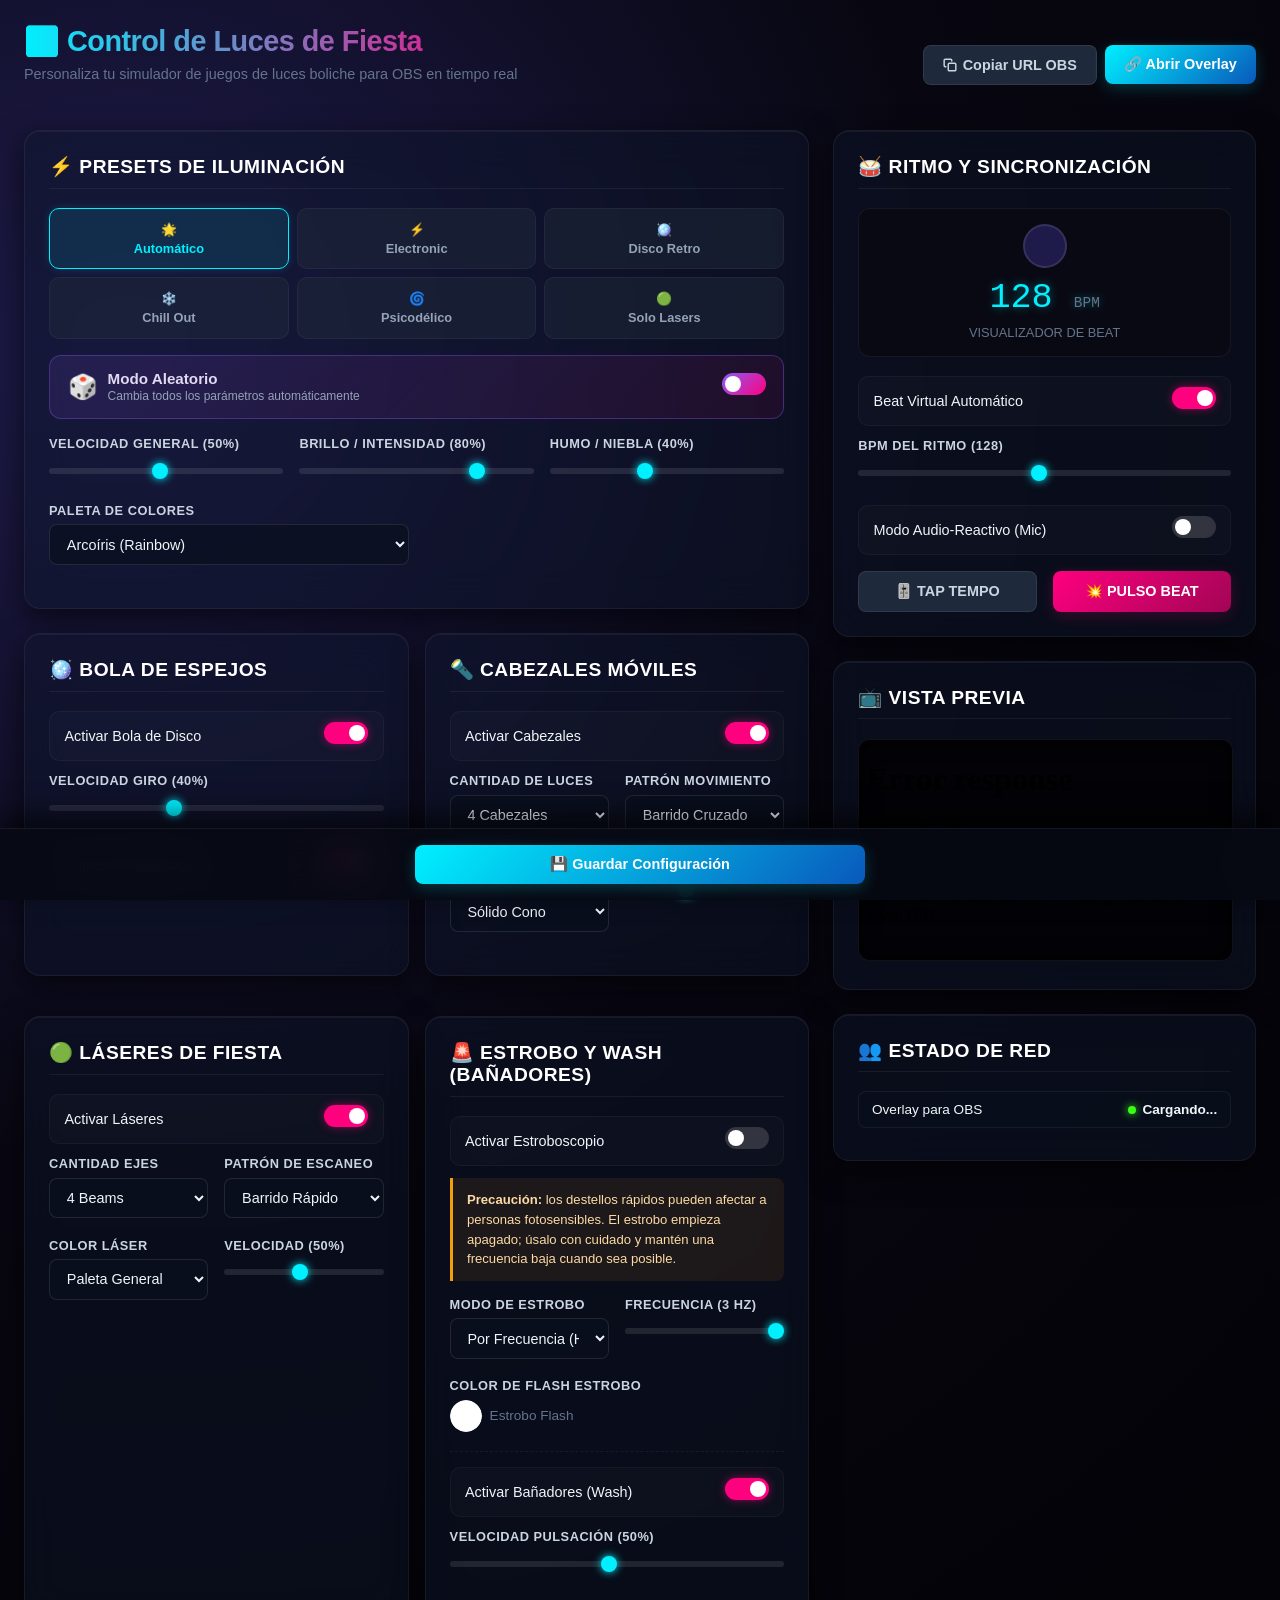
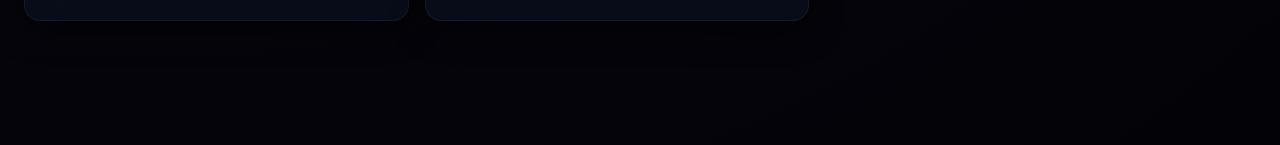
==== cmd/cortex-go/web/lights/dashboard.html @ c652b4fe "Integra módulo Luces en Go" ====
<!DOCTYPE html>
<html lang="es">
<head>
    <meta charset="UTF-8">
    <meta name="viewport" content="width=device-width, initial-scale=1.0">
    <title>Panel de Control - Luces de Fiesta & Boliche</title>
    <link rel="stylesheet" href="/modules/bienvenidos/css/fonts.css">
    <style>
        :root {
            --neon-blue: #00f0ff;
            --neon-pink: #ff007f;
            --neon-green: #39ff14;
            --neon-purple: #8b5cf6;
            --bg-color: #070913;
            --card-bg: rgba(15, 23, 42, 0.45);
            --border-color: rgba(255, 255, 255, 0.06);
            --text-main: #f1f5f9;
            --text-muted: #64748b;
            --input-bg: rgba(10, 15, 30, 0.7);
        }

        body {
            font-family: 'Inter', sans-serif;
            background: radial-gradient(circle at 10% 20%, #1e1b4b 0%, #080711 45%, #030206 100%);
            color: var(--text-main);
            margin: 0;
            padding: 1.5rem 1.5rem 100px 1.5rem;
            min-height: 100vh;
            box-sizing: border-box;
        }

        /* Scrollbars */
        ::-webkit-scrollbar {
            width: 8px;
        }
        ::-webkit-scrollbar-track {
            background: rgba(10, 15, 30, 0.5);
        }
        ::-webkit-scrollbar-thumb {
            background: rgba(255, 255, 255, 0.12);
            border-radius: 4px;
        }
        ::-webkit-scrollbar-thumb:hover {
            background: var(--neon-blue);
        }

        .dashboard-container {
            display: grid;
            grid-template-columns: 1.3fr 0.7fr;
            gap: 1.5rem;
            max-width: 1300px;
            margin: 0 auto;
        }

        @media (max-width: 950px) {
            .dashboard-container {
                grid-template-columns: 1fr;
            }
        }

        .card {
            background-color: var(--card-bg);
            backdrop-filter: blur(20px);
            -webkit-backdrop-filter: blur(20px);
            padding: 1.5rem;
            border-radius: 16px;
            border: 1px solid var(--border-color);
            box-shadow: 0 10px 30px rgba(0, 0, 0, 0.6), inset 0 1px 0 rgba(255,255,255,0.05);
            margin-bottom: 1.5rem;
            transition: all 0.3s ease;
        }

        .card:hover {
            border-color: rgba(0, 240, 255, 0.15);
            box-shadow: 0 15px 40px rgba(0, 0, 0, 0.7), 0 0 15px rgba(0, 240, 255, 0.05);
        }

        h1, h2, h3 {
            margin-top: 0;
            font-weight: 700;
            letter-spacing: -0.5px;
        }

        h1 {
            font-size: 1.8rem;
            background: linear-gradient(to right, #00f0ff, #ff007f);
            -webkit-background-clip: text;
            -webkit-text-fill-color: transparent;
            display: flex;
            align-items: center;
            gap: 10px;
            margin-bottom: 0.5rem;
        }

        h2 {
            font-size: 1.2rem;
            color: #ffffff;
            border-bottom: 1px solid rgba(255, 255, 255, 0.06);
            padding-bottom: 0.6rem;
            margin-bottom: 1.2rem;
            display: flex;
            justify-content: space-between;
            align-items: center;
            text-transform: uppercase;
            letter-spacing: 0.5px;
        }

        .subtitle {
            color: var(--text-muted);
            font-size: 0.9rem;
            margin-bottom: 1.5rem;
        }

        /* Layout Helpers */
        .grid-2 {
            display: grid;
            grid-template-columns: 1fr 1fr;
            gap: 1rem;
        }
        .grid-3 {
            display: grid;
            grid-template-columns: 1fr 1fr 1fr;
            gap: 1rem;
        }
        @media (max-width: 600px) {
            .grid-2, .grid-3 {
                grid-template-columns: 1fr;
            }
            body {
                padding-right: 0.85rem;
                padding-bottom: calc(100px + env(safe-area-inset-bottom, 0px));
                padding-left: 0.85rem;
            }
            .save-bar {
                padding: 0.8rem 0.85rem calc(0.8rem + env(safe-area-inset-bottom, 0px));
            }
            .save-bar button,
            .preset-btn,
            .btn-gray,
            .btn-neon,
            .btn-pink {
                min-height: 44px;
            }
        }

        .form-group {
            margin-bottom: 1.2rem;
        }

        .strobe-warning {
            margin: 0 0 1rem;
            padding: 0.75rem 0.9rem;
            border-left: 3px solid #f59e0b;
            border-radius: 0 8px 8px 0;
            background: rgba(245, 158, 11, 0.08);
            color: #fcdba5;
            font-size: 0.82rem;
            line-height: 1.5;
        }

        label {
            display: block;
            margin-bottom: 0.4rem;
            font-weight: 600;
            color: #cbd5e1;
            font-size: 0.8rem;
            text-transform: uppercase;
            letter-spacing: 0.5px;
        }

        /* Custom Inputs */
        input[type="text"], input[type="number"], select {
            width: 100%;
            padding: 0.65rem 0.8rem;
            border-radius: 8px;
            border: 1px solid rgba(255, 255, 255, 0.1);
            background-color: var(--input-bg);
            color: var(--text-main);
            font-size: 0.9rem;
            box-sizing: border-box;
            transition: all 0.2s ease;
        }

        input[type="text"]:focus, input[type="number"]:focus, select:focus {
            outline: none;
            border-color: var(--neon-blue);
            box-shadow: 0 0 10px rgba(0, 240, 255, 0.3);
            background-color: rgba(10, 15, 30, 0.9);
        }

        /* Sliders */
        input[type="range"] {
            -webkit-appearance: none;
            width: 100%;
            height: 6px;
            border-radius: 3px;
            background: rgba(255, 255, 255, 0.1);
            outline: none;
            margin: 10px 0;
        }
        input[type="range"]::-webkit-slider-thumb {
            -webkit-appearance: none;
            appearance: none;
            width: 16px;
            height: 16px;
            border-radius: 50%;
            background: var(--neon-blue);
            cursor: pointer;
            box-shadow: 0 0 8px var(--neon-blue);
            transition: transform 0.1s;
        }
        input[type="range"]::-webkit-slider-thumb:hover {
            transform: scale(1.25);
        }

        /* Toggles */
        .toggle-container {
            display: flex;
            align-items: center;
            justify-content: space-between;
            background: rgba(255, 255, 255, 0.02);
            padding: 0.6rem 0.9rem;
            border-radius: 10px;
            border: 1px solid rgba(255, 255, 255, 0.04);
            margin-bottom: 0.8rem;
        }
        .toggle-container span {
            font-size: 0.9rem;
            font-weight: 500;
        }
        .switch {
            position: relative;
            display: inline-block;
            width: 44px;
            height: 22px;
        }
        .switch input {
            opacity: 0;
            width: 0;
            height: 0;
        }
        .slider-switch {
            position: absolute;
            cursor: pointer;
            top: 0; left: 0; right: 0; bottom: 0;
            background-color: rgba(255,255,255,0.15);
            transition: .3s;
            border-radius: 34px;
        }
        .slider-switch:before {
            position: absolute;
            content: "";
            height: 16px;
            width: 16px;
            left: 3px;
            bottom: 3px;
            background-color: white;
            transition: .3s;
            border-radius: 50%;
        }
        input:checked + .slider-switch {
            background-color: var(--neon-pink);
            box-shadow: 0 0 8px rgba(255, 0, 127, 0.5);
        }
        input:checked + .slider-switch:before {
            transform: translateX(22px);
        }

        /* Buttons */
        button {
            padding: 0.7rem 1.2rem;
            border-radius: 8px;
            font-size: 0.9rem;
            font-weight: 600;
            cursor: pointer;
            transition: all 0.2s ease;
            border: none;
            display: inline-flex;
            align-items: center;
            justify-content: center;
            gap: 6px;
        }

        .btn-neon {
            background: linear-gradient(135deg, var(--neon-blue) 0%, #0959bb 100%);
            color: #ffffff;
            box-shadow: 0 4px 15px rgba(0, 240, 255, 0.2);
        }
        .btn-neon:hover {
            transform: translateY(-1px);
            box-shadow: 0 6px 20px rgba(0, 240, 255, 0.4);
        }

        .btn-pink {
            background: linear-gradient(135deg, var(--neon-pink) 0%, #a20555 100%);
            color: #ffffff;
            box-shadow: 0 4px 15px rgba(255, 0, 127, 0.2);
        }
        .btn-pink:hover {
            transform: translateY(-1px);
            box-shadow: 0 6px 20px rgba(255, 0, 127, 0.4);
        }

        .btn-gray {
            background-color: #1e293b;
            color: #cbd5e1;
            border: 1px solid rgba(255, 255, 255, 0.08);
        }
        .btn-gray:hover {
            background-color: #334155;
            color: white;
        }

        /* Color inputs */
        .color-inputs {
            display: flex;
            gap: 8px;
            align-items: center;
        }
        input[type="color"] {
            -webkit-appearance: none;
            border: none;
            width: 32px;
            height: 32px;
            border-radius: 50%;
            cursor: pointer;
            background: none;
            padding: 0;
        }
        input[type="color"]::-webkit-color-swatch-wrapper {
            padding: 0;
        }
        input[type="color"]::-webkit-color-swatch {
            border: 2px solid rgba(255,255,255,0.2);
            border-radius: 50%;
        }

        /* Presets Grid */
        .presets-grid {
            display: grid;
            grid-template-columns: repeat(3, 1fr);
            gap: 8px;
            margin-bottom: 1rem;
        }
        @media (max-width: 450px) {
            .presets-grid {
                grid-template-columns: 1fr 1fr;
            }
        }
        .preset-btn {
            background: rgba(30, 41, 59, 0.5);
            border: 1px solid rgba(255, 255, 255, 0.05);
            border-radius: 10px;
            padding: 0.8rem 0.5rem;
            text-align: center;
            font-size: 0.8rem;
            font-weight: 600;
            color: #94a3b8;
            cursor: pointer;
            transition: all 0.2s ease;
            display: flex;
            flex-direction: column;
            align-items: center;
            gap: 4px;
        }
        .preset-btn:hover {
            background: rgba(255, 255, 255, 0.05);
            color: white;
        }
        .preset-btn.active {
            background: rgba(0, 240, 255, 0.1);
            border-color: var(--neon-blue);
            color: var(--neon-blue);
            box-shadow: 0 0 10px rgba(0, 240, 255, 0.15);
        }

        /* Beat Visualizer */
        .beat-visualizer {
            background: #090913;
            border: 1px solid var(--border-color);
            border-radius: 12px;
            padding: 15px;
            text-align: center;
            margin-bottom: 1.2rem;
            position: relative;
            overflow: hidden;
        }
        .beat-lamp {
            width: 40px;
            height: 40px;
            border-radius: 50%;
            background-color: #1e1b4b;
            margin: 0 auto 10px auto;
            border: 2px solid rgba(255,255,255,0.1);
            transition: background-color 0.1s, box-shadow 0.1s;
        }
        .beat-lamp.pulse {
            background-color: var(--neon-pink);
            box-shadow: 0 0 25px var(--neon-pink), 0 0 10px var(--neon-pink);
        }
        .bpm-display {
            font-family: 'Share Tech Mono', monospace;
            font-size: 2.2rem;
            color: var(--neon-blue);
            text-shadow: 0 0 10px rgba(0, 240, 255, 0.4);
            margin: 5px 0;
        }

        /* Connections status */
        .connection-item {
            display: flex;
            align-items: center;
            justify-content: space-between;
            background-color: rgba(10, 15, 30, 0.4);
            border: 1px solid var(--border-color);
            padding: 0.6rem 0.8rem;
            border-radius: 8px;
            font-size: 0.85rem;
            margin-bottom: 0.5rem;
        }
        .status-indicator {
            display: flex;
            align-items: center;
            gap: 6px;
            font-weight: 600;
        }
        .status-dot {
            width: 8px;
            height: 8px;
            border-radius: 50%;
            display: inline-block;
        }
        .status-dot.green {
            background-color: var(--neon-green);
            box-shadow: 0 0 8px var(--neon-green);
        }

        /* Preview Area */
        .preview-container iframe {
            border: 1px solid var(--border-color);
            width: 100%;
            height: 220px;
            background-color: #030206;
            border-radius: 12px;
            box-shadow: inset 0 0 20px rgba(0,0,0,0.9);
        }

        /* Floating footer save bar */
        .save-bar {
            position: fixed;
            bottom: 0;
            left: 0;
            right: 0;
            background-color: rgba(7, 9, 19, 0.9);
            backdrop-filter: blur(20px);
            -webkit-backdrop-filter: blur(20px);
            padding: 1rem 1.5rem;
            border-top: 1px solid var(--border-color);
            z-index: 100;
            display: flex;
            justify-content: center;
            box-shadow: 0 -10px 30px rgba(0, 0, 0, 0.7);
        }
        .save-bar button {
            width: 100%;
            max-width: 450px;
        }
    </style>
</head>
<body data-lights-client="dashboard">

    <div style="max-width: 1300px; margin: 0 auto; display: flex; justify-content: space-between; align-items: center; margin-bottom: 1.5rem; flex-wrap: wrap; gap: 12px;">
        <div>
            <h1>🎛️ Control de Luces de Fiesta</h1>
            <div class="subtitle">Personaliza tu simulador de juegos de luces boliche para OBS en tiempo real</div>
        </div>
        <div style="display: flex; gap: 8px; flex-wrap: wrap;">
            <button id="copy-obs-btn" class="btn-gray">
                <svg width="14" height="14" viewBox="0 0 24 24" fill="none" stroke="currentColor" stroke-width="2.5" stroke-linecap="round" stroke-linejoin="round"><rect x="9" y="9" width="13" height="13" rx="2" ry="2"></rect><path d="M5 15H4a2 2 0 0 1-2-2V4a2 2 0 0 1 2-2h9a2 2 0 0 1 2 2v1"></path></svg>
                <span>Copiar URL OBS</span>
            </button>
            <a href="/modules/luces/overlay" target="_blank" rel="noopener" style="text-decoration: none;">
                <button class="btn-neon">🔗 Abrir Overlay</button>
            </a>
        </div>
    </div>

    <div class="dashboard-container">
        
        <!-- COLUMNA IZQUIERDA: CONFIGURACION DETALLADA DE LUCES -->
        <div class="left-col">
            
            <!-- TARJETA: PRESETS Y CONTROLES RAPIDOS -->
            <div class="card">
                <h2>⚡ Presets de Iluminación</h2>
                <div class="presets-grid">
                    <div class="preset-btn active" data-preset="automatic">
                        <span>🌟</span>
                        <span>Automático</span>
                    </div>
                    <div class="preset-btn" data-preset="electronic">
                        <span>⚡</span>
                        <span>Electronic</span>
                    </div>
                    <div class="preset-btn" data-preset="retro_disco">
                        <span>🪩</span>
                        <span>Disco Retro</span>
                    </div>
                    <div class="preset-btn" data-preset="chill_out">
                        <span>❄️</span>
                        <span>Chill Out</span>
                    </div>
                    <div class="preset-btn" data-preset="psychedelic">
                        <span>🌀</span>
                        <span>Psicodélico</span>
                    </div>
                    <div class="preset-btn" data-preset="laser_show">
                        <span>🟢</span>
                        <span>Solo Lasers</span>
                    </div>
                </div>

                <!-- MODO ALEATORIO -->
                <div id="random-mode-panel" style="
                    background: linear-gradient(135deg, rgba(139,92,246,0.12) 0%, rgba(255,0,127,0.08) 100%);
                    border: 1px solid rgba(139,92,246,0.35);
                    border-radius: 12px;
                    padding: 0.9rem 1.1rem;
                    margin-bottom: 1.1rem;
                    display: flex;
                    align-items: center;
                    justify-content: space-between;
                    gap: 12px;
                    flex-wrap: wrap;
                ">
                    <div style="display:flex; align-items:center; gap: 10px;">
                        <span style="font-size:1.5rem; line-height:1;">🎲</span>
                        <div>
                            <div style="font-weight:700; font-size:0.95rem; color:#e2d9f3;">Modo Aleatorio</div>
                            <div style="font-size:0.75rem; color:#94a3b8; margin-top:2px;">Cambia todos los parámetros automáticamente</div>
                        </div>
                    </div>
                    <div style="display:flex; align-items:center; gap:14px; flex-wrap:wrap;">
                        <div id="random-countdown-badge" style="
                            display:none;
                            font-family:'Share Tech Mono', monospace;
                            font-size:0.85rem;
                            color:#a78bfa;
                            background: rgba(139,92,246,0.15);
                            border: 1px solid rgba(139,92,246,0.3);
                            border-radius: 20px;
                            padding: 3px 12px;
                            white-space:nowrap;
                        ">siguiente en <span id="random-countdown-num">5</span>s</div>
                        <label class="switch">
                            <input type="checkbox" id="random-mode">
                            <span class="slider-switch" style="background: linear-gradient(135deg,#8b5cf6,#ff007f);"></span>
                        </label>
                    </div>
                </div>

                <div class="grid-3">
                    <div class="form-group">
                        <label id="speed-label">Velocidad General (50%)</label>
                        <input type="range" id="master-speed" min="5" max="100" value="50">
                    </div>
                    <div class="form-group">
                        <label id="intensity-label">Brillo / Intensidad (80%)</label>
                        <input type="range" id="master-intensity" min="10" max="100" value="80">
                    </div>
                    <div class="form-group">
                        <label id="fog-label">Humo / Niebla (40%)</label>
                        <input type="range" id="master-fog" min="0" max="100" value="40">
                    </div>
                </div>

                <div class="grid-2">
                    <div class="form-group">
                        <label>Paleta de Colores</label>
                        <select id="color-palette">
                            <option value="rainbow">Arcoíris (Rainbow)</option>
                            <option value="neon">Fiesta Neon (Pink/Cyan)</option>
                            <option value="warm">Colores Cálidos (Red/Gold)</option>
                            <option value="cold">Colores Fríos (Blue/Purple)</option>
                            <option value="laser">Láser Club (Red/Green)</option>
                            <option value="custom">Personalizado (Elegir abajo)</option>
                        </select>
                    </div>
                    <div class="form-group" id="custom-colors-wrapper" style="display: none;">
                        <label>Colores Personalizados</label>
                        <div class="color-inputs">
                            <input type="color" id="custom-color-1" value="#ff0055">
                            <span style="font-size:0.8rem; color:var(--text-muted);">A</span>
                            <input type="color" id="custom-color-2" value="#00ffcc">
                            <span style="font-size:0.8rem; color:var(--text-muted);">B</span>
                        </div>
                    </div>
                </div>
            </div>

            <!-- TARJETA: ESPECIFICACIONES DE DISPOSITIVOS -->
            <div class="grid-2">
                
                <!-- DISPOSITIVO: DISCO BALL -->
                <div class="card">
                    <h2>🪩 Bola de Espejos</h2>
                    <div class="toggle-container">
                        <span>Activar Bola de Disco</span>
                        <label class="switch">
                            <input type="checkbox" id="disco-ball" checked>
                            <span class="slider-switch"></span>
                        </label>
                    </div>
                    <div class="form-group">
                        <label id="disco-ball-speed-label">Velocidad Giro (40%)</label>
                        <input type="range" id="disco-ball-speed" min="5" max="100" value="40">
                    </div>
                    <div class="toggle-container">
                        <span>Puntos Proyectados</span>
                        <label class="switch">
                            <input type="checkbox" id="disco-ball-dots" checked>
                            <span class="slider-switch"></span>
                        </label>
                    </div>
                </div>

                <!-- DISPOSITIVO: SPOTLIGHTS (CABEZALES MOVILES) -->
                <div class="card">
                    <h2>🔦 Cabezales Móviles</h2>
                    <div class="toggle-container">
                        <span>Activar Cabezales</span>
                        <label class="switch">
                            <input type="checkbox" id="spotlights" checked>
                            <span class="slider-switch"></span>
                        </label>
                    </div>
                    <div class="grid-2">
                        <div class="form-group">
                            <label>Cantidad de Luces</label>
                            <select id="spotlight-count">
                                <option value="2">2 Cabezales</option>
                                <option value="4" selected>4 Cabezales</option>
                                <option value="6">6 Cabezales</option>
                                <option value="8">8 Cabezales</option>
                            </select>
                        </div>
                        <div class="form-group">
                            <label>Patrón Movimiento</label>
                            <select id="spotlight-pattern">
                                <option value="sweep" selected>Barrido Cruzado</option>
                                <option value="circles">Círculos</option>
                                <option value="sync">Sincronizado</option>
                                <option value="dance">Baile Rápido</option>
                            </select>
                        </div>
                    </div>
                    <div class="grid-2">
                        <div class="form-group">
                            <label>Efecto de Haz (Gobo)</label>
                            <select id="spotlight-gobo">
                                <option value="cone" selected>Sólido Cono</option>
                                <option value="dots">Puntos Volumétricos</option>
                            </select>
                        </div>
                        <div class="form-group">
                            <label id="spotlight-speed-label">Velocidad (40%)</label>
                            <input type="range" id="spotlight-speed" min="5" max="100" value="40">
                        </div>
                    </div>
                </div>

                <!-- DISPOSITIVO: LASERS -->
                <div class="card">
                    <h2>🟢 Láseres de Fiesta</h2>
                    <div class="toggle-container">
                        <span>Activar Láseres</span>
                        <label class="switch">
                            <input type="checkbox" id="lasers" checked>
                            <span class="slider-switch"></span>
                        </label>
                    </div>
                    <div class="grid-2">
                        <div class="form-group">
                            <label>Cantidad Ejes</label>
                            <select id="laser-count">
                                <option value="2">2 Beams</option>
                                <option value="4" selected>4 Beams</option>
                                <option value="6">6 Beams</option>
                                <option value="8">8 Beams</option>
                            </select>
                        </div>
                        <div class="form-group">
                            <label>Patrón de Escaneo</label>
                            <select id="laser-pattern">
                                <option value="bounce" selected>Barrido Rápido</option>
                                <option value="wave">Onda</option>
                                <option value="cross">Efecto X</option>
                                <option value="circle">Espiral</option>
                            </select>
                        </div>
                    </div>
                    <div class="grid-2">
                        <div class="form-group">
                            <label>Color Láser</label>
                            <select id="laser-color-mode">
                                <option value="rainbow" selected>Paleta General</option>
                                <option value="laser">Rojo / Verde</option>
                                <option value="cold">Azul / Morado</option>
                            </select>
                        </div>
                        <div class="form-group">
                            <label id="laser-speed-label">Velocidad (50%)</label>
                            <input type="range" id="laser-speed" min="5" max="100" value="50">
                        </div>
                    </div>
                </div>

                <!-- DISPOSITIVO: ESTROBO & WASH -->
                <div class="card">
                    <h2>🚨 Estrobo y Wash (Bañadores)</h2>
                    <div class="toggle-container">
                        <span>Activar Estroboscopio</span>
                        <label class="switch">
                            <input type="checkbox" id="strobe">
                            <span class="slider-switch"></span>
                        </label>
                    </div>
                    <p class="strobe-warning" role="note"><strong>Precaución:</strong> los destellos rápidos pueden afectar a personas fotosensibles. El estrobo empieza apagado; úsalo con cuidado y mantén una frecuencia baja cuando sea posible.</p>
                    <div class="grid-2">
                        <div class="form-group">
                            <label>Modo de Estrobo</label>
                            <select id="strobe-mode">
                                <option value="freq" selected>Por Frecuencia (Hz)</option>
                                <option value="beat">Al Ritmo del Beat</option>
                            </select>
                        </div>
                        <div class="form-group" id="strobe-freq-wrapper">
                            <label id="strobe-speed-label">Frecuencia (3 Hz)</label>
                            <input type="range" id="strobe-speed" min="2" max="3" value="3">
                        </div>
                    </div>
                    <div class="form-group">
                        <label>Color de Flash Estrobo</label>
                        <div class="color-inputs">
                            <input type="color" id="strobe-color" value="#ffffff">
                            <span style="font-size: 0.85rem; color: var(--text-muted);">Estrobo Flash</span>
                        </div>
                    </div>
                    
                    <hr style="border: 0; border-top: 1px dashed rgba(255,255,255,0.06); margin: 15px 0;">
                    
                    <div class="toggle-container">
                        <span>Activar Bañadores (Wash)</span>
                        <label class="switch">
                            <input type="checkbox" id="wash" checked>
                            <span class="slider-switch"></span>
                        </label>
                    </div>
                    <div class="form-group">
                        <label id="wash-speed-label">Velocidad Pulsación (50%)</label>
                        <input type="range" id="wash-speed" min="5" max="100" value="50">
                    </div>
                </div>

            </div>

        </div>

        <!-- COLUMNA DERECHA: BEAT SYNC, CONEXION Y VISTA PREVIA -->
        <div class="right-col">
            
            <!-- TARJETA: BEAT ENGINE (SINCRONIZACIÓN DE RITMO) -->
            <div class="card">
                <h2>🥁 Ritmo y Sincronización</h2>
                
                <div class="beat-visualizer">
                    <div id="beat-lamp" class="beat-lamp"></div>
                    <div class="bpm-display"><span id="bpm-number">128</span> <span style="font-size:0.9rem; color:var(--text-muted)">BPM</span></div>
                    <span style="font-size: 0.8rem; color: var(--text-muted); text-transform: uppercase;">Visualizador de Beat</span>
                </div>

                <div class="toggle-container">
                    <span>Beat Virtual Automático</span>
                    <label class="switch">
                        <input type="checkbox" id="virtual-beat" checked>
                        <span class="slider-switch"></span>
                    </label>
                </div>

                <div class="form-group" id="bpm-slider-wrapper">
                    <label id="bpm-label">BPM del Ritmo (128)</label>
                    <input type="range" id="bpm" min="60" max="200" value="128">
                </div>

                <div class="toggle-container">
                    <span>Modo Audio-Reactivo (Mic)</span>
                    <label class="switch">
                        <input type="checkbox" id="audio-reactive">
                        <span class="slider-switch"></span>
                    </label>
                </div>

                <div class="form-group" id="sensitivity-wrapper" style="display: none;">
                    <label id="sensitivity-label">Sensibilidad de Entrada (50%)</label>
                    <input type="range" id="audio-sensitivity" min="10" max="100" value="50">
                    <div style="font-size: 10px; color: var(--text-muted); margin-top: 4px; line-height: 1.2;">
                        Reacciona al bajo (Kick/Bass) capturado en la página del overlay.
                    </div>
                </div>

                <div class="grid-2" style="margin-top: 1rem;">
                    <button id="tap-btn" class="btn-gray">🎚️ TAP TEMPO</button>
                    <button id="pulse-btn" class="btn-pink">💥 PULSO BEAT</button>
                </div>
            </div>

            <!-- TARJETA: VISTA PREVIA (REAL-TIME PREVIEW) -->
            <div class="card">
                <h2>📺 Vista Previa</h2>
                <div class="preview-container">
                    <iframe id="preview-iframe" src="/modules/luces/overlay"></iframe>
                </div>
            </div>

            <!-- TARJETA: CONEXIONES ACTIVAS -->
            <div class="card">
                <h2>👥 Estado de Red</h2>
                <div id="connections-list">
                    <div class="connection-item">
                        <span>Overlay para OBS</span>
                        <div class="status-indicator">
                            <span class="status-dot green"></span>
                            <span id="overlay-status-text">Cargando...</span>
                        </div>
                    </div>
                </div>
            </div>

        </div>

    </div>

    <!-- BOTON GUARDAR FIJO (FOOTER) -->
    <div class="save-bar">
        <button id="save-btn" class="btn-neon">💾 Guardar Configuración</button>
    </div>

    <script src="/modules/luces/js/lights-bridge.js"></script>
    <script>
        let socket = null;
        
        // Debounce utility to prevent flooding server with slide changes
        function debounce(func, delay) {
            let timeout;
            return function(...args) {
                clearTimeout(timeout);
                timeout = setTimeout(() => func.apply(this, args), delay);
            };
        }
        
        const debouncedUpdate = debounce(() => {
            sendConfigUpdate();
        }, 300);

        // DOM elements cache
        const masterSpeed = document.getElementById('master-speed');
        const masterIntensity = document.getElementById('master-intensity');
        const masterFog = document.getElementById('master-fog');
        const colorPalette = document.getElementById('color-palette');
        const customColor1 = document.getElementById('custom-color-1');
        const customColor2 = document.getElementById('custom-color-2');
        const customColorsWrapper = document.getElementById('custom-colors-wrapper');

        const discoBall = document.getElementById('disco-ball');
        const discoBallSpeed = document.getElementById('disco-ball-speed');
        const discoBallDots = document.getElementById('disco-ball-dots');

        const spotlights = document.getElementById('spotlights');
        const spotlightCount = document.getElementById('spotlight-count');
        const spotlightPattern = document.getElementById('spotlight-pattern');
        const spotlightGobo = document.getElementById('spotlight-gobo');
        const spotlightSpeed = document.getElementById('spotlight-speed');

        const lasers = document.getElementById('lasers');
        const laserCount = document.getElementById('laser-count');
        const laserPattern = document.getElementById('laser-pattern');
        const laserColorMode = document.getElementById('laser-color-mode');
        const laserSpeed = document.getElementById('laser-speed');

        const strobe = document.getElementById('strobe');
        const strobeMode = document.getElementById('strobe-mode');
        const strobeSpeed = document.getElementById('strobe-speed');
        const strobeColor = document.getElementById('strobe-color');
        const strobeFreqWrapper = document.getElementById('strobe-freq-wrapper');
        const wash = document.getElementById('wash');
        const washSpeed = document.getElementById('wash-speed');

        const virtualBeat = document.getElementById('virtual-beat');
        const bpm = document.getElementById('bpm');
        const audioReactive = document.getElementById('audio-reactive');
        const audioSensitivity = document.getElementById('audio-sensitivity');
        const sensitivityWrapper = document.getElementById('sensitivity-wrapper');
        const bpmSliderWrapper = document.getElementById('bpm-slider-wrapper');
        const bpmNumber = document.getElementById('bpm-number');
        const beatLamp = document.getElementById('beat-lamp');
        
        const previewIframe = document.getElementById('preview-iframe');
        const copyObsBtn = document.getElementById('copy-obs-btn');
        const saveBtn = document.getElementById('save-btn');
        const tapBtn = document.getElementById('tap-btn');
        const pulseBtn = document.getElementById('pulse-btn');
        const randomMode = document.getElementById('random-mode');
        const randomCountdownBadge = document.getElementById('random-countdown-badge');
        const randomCountdownNum = document.getElementById('random-countdown-num');

        // Presets Definition
        const PRESETS = {
            automatic: {
                preset: 'automatic', speed: 50, intensity: 80, fog: 40, colorPalette: 'rainbow',
                discoBall: true, discoBallSpeed: 40, discoBallDots: true,
                spotlights: true, spotlightCount: 4, spotlightPattern: 'sweep', spotlightGobo: 'cone', spotlightSpeed: 40,
                lasers: true, laserCount: 4, laserPattern: 'bounce', laserColorMode: 'rainbow', laserSpeed: 50,
                strobe: false, strobeMode: 'freq', strobeSpeed: 3, strobeColor: '#ffffff',
                wash: true, washSpeed: 50, audioReactive: false, bpm: 128, virtualBeat: true
            },
            electronic: {
                preset: 'electronic', speed: 85, intensity: 90, fog: 50, colorPalette: 'neon',
                discoBall: true, discoBallSpeed: 70, discoBallDots: true,
                spotlights: true, spotlightCount: 6, spotlightPattern: 'dance', spotlightGobo: 'dots', spotlightSpeed: 80,
                lasers: true, laserCount: 6, laserPattern: 'cross', laserColorMode: 'laser', laserSpeed: 80,
                strobe: true, strobeMode: 'beat', strobeSpeed: 3, strobeColor: '#ffffff',
                wash: true, washSpeed: 80, audioReactive: false, bpm: 138, virtualBeat: true
            },
            retro_disco: {
                preset: 'retro_disco', speed: 35, intensity: 80, fog: 25, colorPalette: 'warm',
                discoBall: true, discoBallSpeed: 30, discoBallDots: true,
                spotlights: true, spotlightCount: 4, spotlightPattern: 'circles', spotlightGobo: 'cone', spotlightSpeed: 30,
                lasers: false, laserCount: 2, laserPattern: 'bounce', laserColorMode: 'rainbow', laserSpeed: 30,
                strobe: false, strobeMode: 'freq', strobeSpeed: 3, strobeColor: '#ffffff',
                wash: true, washSpeed: 40, audioReactive: false, bpm: 115, virtualBeat: true
            },
            chill_out: {
                preset: 'chill_out', speed: 15, intensity: 60, fog: 65, colorPalette: 'cold',
                discoBall: true, discoBallSpeed: 15, discoBallDots: false,
                spotlights: true, spotlightCount: 2, spotlightPattern: 'sweep', spotlightGobo: 'cone', spotlightSpeed: 20,
                lasers: false, laserCount: 2, laserPattern: 'wave', laserColorMode: 'cold', laserSpeed: 15,
                strobe: false, strobeMode: 'freq', strobeSpeed: 3, strobeColor: '#ffffff',
                wash: true, washSpeed: 20, audioReactive: false, bpm: 90, virtualBeat: true
            },
            psychedelic: {
                preset: 'psychedelic', speed: 65, intensity: 85, fog: 45, colorPalette: 'rainbow',
                discoBall: true, discoBallSpeed: 80, discoBallDots: true,
                spotlights: true, spotlightCount: 6, spotlightPattern: 'circles', spotlightGobo: 'dots', spotlightSpeed: 60,
                lasers: true, laserCount: 6, laserPattern: 'circle', laserColorMode: 'rainbow', laserSpeed: 70,
                strobe: true, strobeMode: 'freq', strobeSpeed: 3, strobeColor: '#ff00ff',
                wash: true, washSpeed: 70, audioReactive: false, bpm: 130, virtualBeat: true
            },
            laser_show: {
                preset: 'laser_show', speed: 75, intensity: 95, fog: 60, colorPalette: 'laser',
                discoBall: false, discoBallSpeed: 20, discoBallDots: false,
                spotlights: false, spotlightCount: 4, spotlightPattern: 'sweep', spotlightGobo: 'cone', spotlightSpeed: 40,
                lasers: true, laserCount: 8, laserPattern: 'cross', laserColorMode: 'laser', laserSpeed: 80,
                strobe: false, strobeMode: 'freq', strobeSpeed: 3, strobeColor: '#ffffff',
                wash: true, washSpeed: 60, audioReactive: false, bpm: 128, virtualBeat: true
            }
        };

        let currentPreset = 'automatic';

        // Load Preset into DOM and update UI
        function loadPresetValues(presetKey) {
            const data = PRESETS[presetKey];
            if (!data) return;

            currentPreset = presetKey;
            
            masterSpeed.value = data.speed;
            masterIntensity.value = data.intensity;
            masterFog.value = data.fog;
            colorPalette.value = data.colorPalette;
            
            discoBall.checked = data.discoBall;
            discoBallSpeed.value = data.discoBallSpeed;
            discoBallDots.checked = data.discoBallDots;

            spotlights.checked = data.spotlights;
            spotlightCount.value = data.spotlightCount;
            spotlightPattern.value = data.spotlightPattern;
            spotlightGobo.value = data.spotlightGobo;
            spotlightSpeed.value = data.spotlightSpeed;

            lasers.checked = data.lasers;
            laserCount.value = data.laserCount;
            laserPattern.value = data.laserPattern;
            laserColorMode.value = data.laserColorMode;
            laserSpeed.value = data.laserSpeed;

            strobe.checked = data.strobe;
            strobeMode.value = data.strobeMode;
            strobeSpeed.value = data.strobeSpeed;
            strobeColor.value = data.strobeColor;
            wash.checked = data.wash;
            washSpeed.value = data.washSpeed;

            virtualBeat.checked = data.virtualBeat;
            bpm.value = data.bpm;
            audioReactive.checked = data.audioReactive;

            // Trigger updates
            updateLabelsAndWrappers();
            highlightPresetButton(presetKey);
        }

        function highlightPresetButton(presetKey) {
            document.querySelectorAll('.preset-btn').forEach(btn => {
                const pk = btn.getAttribute('data-preset');
                btn.classList.toggle('active', pk === presetKey);
            });
        }

        // Setup Preset Buttons
        document.querySelectorAll('.preset-btn').forEach(btn => {
            btn.addEventListener('click', () => {
                const presetKey = btn.getAttribute('data-preset');
                loadPresetValues(presetKey);
                sendConfigUpdate();
            });
        });

        // Update Labels and Show/Hide panels dynamically
        function updateLabelsAndWrappers() {
            document.getElementById('speed-label').innerText = `Velocidad General (${masterSpeed.value}%)`;
            document.getElementById('intensity-label').innerText = `Brillo / Intensidad (${masterIntensity.value}%)`;
            document.getElementById('fog-label').innerText = `Humo / Niebla (${masterFog.value}%)`;
            document.getElementById('disco-ball-speed-label').innerText = `Velocidad Giro (${discoBallSpeed.value}%)`;
            document.getElementById('spotlight-speed-label').innerText = `Velocidad (${spotlightSpeed.value}%)`;
            document.getElementById('laser-speed-label').innerText = `Velocidad (${laserSpeed.value}%)`;
            document.getElementById('strobe-speed-label').innerText = `Frecuencia (${strobeSpeed.value} Hz)`;
            document.getElementById('wash-speed-label').innerText = `Velocidad Pulsación (${washSpeed.value}%)`;
            document.getElementById('bpm-label').innerText = `BPM del Ritmo (${bpm.value})`;
            bpmNumber.innerText = bpm.value;

            // Custom colors wrapper
            if (colorPalette.value === 'custom') {
                customColorsWrapper.style.display = 'block';
            } else {
                customColorsWrapper.style.display = 'none';
            }

            // Audio reactive vs virtual beat sliders
            if (audioReactive.checked) {
                sensitivityWrapper.style.display = 'block';
                bpmSliderWrapper.style.display = 'none';
            } else {
                sensitivityWrapper.style.display = 'none';
                bpmSliderWrapper.style.display = 'block';
            }

            // Strobe mode wrapper
            if (strobeMode.value === 'freq') {
                strobeFreqWrapper.style.display = 'block';
            } else {
                strobeFreqWrapper.style.display = 'none';
            }
        }

        // Get full config payload from form values
        function getConfigFromForm() {
            return {
                preset: currentPreset,
                speed: parseInt(masterSpeed.value),
                intensity: parseInt(masterIntensity.value),
                fog: parseInt(masterFog.value),
                colorPalette: colorPalette.value,
                customColor1: customColor1.value,
                customColor2: customColor2.value,

                discoBall: discoBall.checked,
                discoBallSpeed: parseInt(discoBallSpeed.value),
                discoBallDots: discoBallDots.checked,

                spotlights: spotlights.checked,
                spotlightCount: parseInt(spotlightCount.value),
                spotlightPattern: spotlightPattern.value,
                spotlightGobo: spotlightGobo.value,
                spotlightSpeed: parseInt(spotlightSpeed.value),

                lasers: lasers.checked,
                laserCount: parseInt(laserCount.value),
                laserPattern: laserPattern.value,
                laserColorMode: laserColorMode.value,
                laserSpeed: parseInt(laserSpeed.value),

                strobe: strobe.checked,
                strobeMode: strobeMode.value,
                strobeSpeed: parseInt(strobeSpeed.value),
                strobeColor: strobeColor.value,
                wash: wash.checked,
                washSpeed: parseInt(washSpeed.value),

                virtualBeat: virtualBeat.checked,
                bpm: parseInt(bpm.value),
                audioReactive: audioReactive.checked,
                audioSensitivity: parseInt(audioSensitivity.value)
            };
        }

        // Envía los cambios al servidor Go y los sincroniza con los overlays.
        function sendConfigUpdate() {
            if (socket) {
                const config = getConfigFromForm();
                socket.emit('updateConfig', config);
            }
        }

        // Attach change listeners to all controls
        const inputs = [
            masterSpeed, masterIntensity, masterFog, colorPalette, customColor1, customColor2,
            discoBall, discoBallSpeed, discoBallDots, spotlights, spotlightCount, spotlightPattern,
            spotlightGobo, spotlightSpeed, lasers, laserCount, laserPattern, laserColorMode,
            laserSpeed, strobe, strobeMode, strobeSpeed, strobeColor, wash, washSpeed,
            virtualBeat, bpm, audioReactive, audioSensitivity
        ];

        inputs.forEach(input => {
            input.addEventListener('change', () => {
                updateLabelsAndWrappers();
                sendConfigUpdate();
            });
            input.addEventListener('input', () => {
                updateLabelsAndWrappers();
                debouncedUpdate();
            });
        });

        // Beat TAP TEMPO Calculator
        let tapTimes = [];
        tapBtn.addEventListener('click', () => {
            const now = Date.now();
            // Clear taps older than 3 seconds
            tapTimes = tapTimes.filter(t => now - t < 3000);
            tapTimes.push(now);

            // Flash beat visualizer lamp manually on tap
            beatLamp.classList.add('pulse');
            setTimeout(() => beatLamp.classList.remove('pulse'), 80);

            if (tapTimes.length >= 2) {
                let intervals = [];
                for (let i = 1; i < tapTimes.length; i++) {
                    intervals.push(tapTimes[i] - tapTimes[i-1]);
                }
                const averageInterval = intervals.reduce((a,b) => a+b, 0) / intervals.length;
                let calculatedBpm = Math.round(60000 / averageInterval);
                
                // Keep it in a logical club music range (60 - 200)
                calculatedBpm = Math.max(60, Math.min(200, calculatedBpm));
                
                bpm.value = calculatedBpm;
                updateLabelsAndWrappers();
                sendConfigUpdate();
            }
        });

        // Manual PULSE Beat button
        pulseBtn.addEventListener('click', () => {
            beatLamp.classList.add('pulse');
            setTimeout(() => beatLamp.classList.remove('pulse'), 120);

            if (socket) {
                // Instantly emit beatTrigger event to trigger flashes on overlay
                socket.emit('beatTrigger', { origin: 'dashboard', time: Date.now() });
            }
        });

        // Sync local visualizer to virtual beat timer if active
        let beatIntervalTimer = null;
        function setupLocalBeatVisualizer() {
            clearInterval(beatIntervalTimer);
            if (!virtualBeat.checked || audioReactive.checked) return;

            const speedFactor = 60000 / parseInt(bpm.value);
            beatIntervalTimer = setInterval(() => {
                beatLamp.classList.add('pulse');
                setTimeout(() => beatLamp.classList.remove('pulse'), 100);
            }, speedFactor);
        }

        // Go sends settings and beat events to the overlay over a same-origin event stream.
        socket = io('', { query: { type: 'dashboard' } });

        socket.on('configUpdate', (config) => {
            const isEditing = document.activeElement &&
                              (document.activeElement.tagName === 'INPUT' ||
                               document.activeElement.tagName === 'SELECT');

            if (!isEditing) {
                if (config.preset) currentPreset = config.preset;
                if (config.speed !== undefined) masterSpeed.value = config.speed;
                if (config.intensity !== undefined) masterIntensity.value = config.intensity;
                if (config.fog !== undefined) masterFog.value = config.fog;
                if (config.colorPalette) colorPalette.value = config.colorPalette;
                if (config.customColor1) customColor1.value = config.customColor1;
                if (config.customColor2) customColor2.value = config.customColor2;

                if (config.discoBall !== undefined) discoBall.checked = config.discoBall;
                if (config.discoBallSpeed !== undefined) discoBallSpeed.value = config.discoBallSpeed;
                if (config.discoBallDots !== undefined) discoBallDots.checked = config.discoBallDots;

                if (config.spotlights !== undefined) spotlights.checked = config.spotlights;
                if (config.spotlightCount !== undefined) spotlightCount.value = config.spotlightCount;
                if (config.spotlightPattern) spotlightPattern.value = config.spotlightPattern;
                if (config.spotlightGobo) spotlightGobo.value = config.spotlightGobo;
                if (config.spotlightSpeed !== undefined) spotlightSpeed.value = config.spotlightSpeed;

                if (config.lasers !== undefined) lasers.checked = config.lasers;
                if (config.laserCount !== undefined) laserCount.value = config.laserCount;
                if (config.laserPattern) laserPattern.value = config.laserPattern;
                if (config.laserColorMode) laserColorMode.value = config.laserColorMode;
                if (config.laserSpeed !== undefined) laserSpeed.value = config.laserSpeed;

                if (config.strobe !== undefined) strobe.checked = config.strobe;
                if (config.strobeMode) strobeMode.value = config.strobeMode;
                if (config.strobeSpeed !== undefined) strobeSpeed.value = config.strobeSpeed;
                if (config.strobeColor) strobeColor.value = config.strobeColor;
                if (config.wash !== undefined) wash.checked = config.wash;
                if (config.washSpeed !== undefined) washSpeed.value = config.washSpeed;

                if (config.virtualBeat !== undefined) virtualBeat.checked = config.virtualBeat;
                if (config.bpm !== undefined) bpm.value = config.bpm;
                if (config.audioReactive !== undefined) audioReactive.checked = config.audioReactive;
                if (config.audioSensitivity !== undefined) audioSensitivity.value = config.audioSensitivity;

                updateLabelsAndWrappers();
                highlightPresetButton(currentPreset);
                setupLocalBeatVisualizer();
            }
        });

        socket.on('beatTrigger', () => {
            beatLamp.classList.add('pulse');
            setTimeout(() => beatLamp.classList.remove('pulse'), 100);
        });

        socket.on('connectionStatus', (status) => {
            const overlayStatusText = document.getElementById('overlay-status-text');
            if (status.overlays > 0) {
                overlayStatusText.innerText = `${status.overlays} Activo(s)`;
                overlayStatusText.previousElementSibling.className = 'status-dot green';
            } else {
                overlayStatusText.innerText = 'Sin Conexión';
                overlayStatusText.previousElementSibling.className = 'status-dot';
                overlayStatusText.previousElementSibling.style.backgroundColor = '#64748b';
                overlayStatusText.previousElementSibling.style.boxShadow = 'none';
            }
        });

        // Save Button Click
        saveBtn.addEventListener('click', () => {
            sendConfigUpdate();
            const originalText = saveBtn.innerText;
            saveBtn.innerText = '✨ ¡Configuración Guardada! ✨';
            saveBtn.style.background = 'linear-gradient(135deg, #10b981 0%, #059669 100%)';
            saveBtn.style.boxShadow = '0 0 15px rgba(16, 185, 129, 0.4)';
            setTimeout(() => {
                saveBtn.innerText = originalText;
                saveBtn.style.background = '';
                saveBtn.style.boxShadow = '';
            }, 1800);
        });

        // Copy OBS URL Action
        if (copyObsBtn) {
            copyObsBtn.addEventListener('click', () => {
                const overlayUrl = `${window.location.origin}/modules/luces/overlay`;
                navigator.clipboard.writeText(overlayUrl).then(() => {
                    const originalHtml = copyObsBtn.innerHTML;
                    copyObsBtn.innerHTML = `✔️ ¡Copiado!`;
                    copyObsBtn.style.borderColor = varColor('--neon-green');
                    copyObsBtn.style.color = varColor('--neon-green');
                    setTimeout(() => {
                        copyObsBtn.innerHTML = originalHtml;
                        copyObsBtn.style.borderColor = '';
                        copyObsBtn.style.color = '';
                    }, 2000);
                }).catch(err => {
                    console.error('Error copying text: ', err);
                });
            });
        }

        // Helper to read CSS variables
        function varColor(varName) {
            return getComputedStyle(document.documentElement).getPropertyValue(varName).trim();
        }

        // ============================================================
        //  MODO ALEATORIO (RANDOM MODE)
        // ============================================================
        const RANDOM_PALETTES   = ['rainbow','neon','warm','cold','laser'];
        const RANDOM_SP_PATTERN = ['sweep','circles','sync','dance'];
        const RANDOM_SP_GOBO    = ['cone','dots'];
        const RANDOM_LZ_PATTERN = ['bounce','wave','cross','circle'];
        const RANDOM_LZ_COLOR   = ['rainbow','laser','cold'];
        const RANDOM_STR_MODE   = ['freq','beat'];
        const RANDOM_COUNTS     = [2,4,6,8];

        let randomTimer     = null;   // setInterval handle
        let randomCountdown = 0;      // seconds remaining
        let randomTick      = null;   // setInterval for countdown display

        function pick(arr) {
            return arr[Math.floor(Math.random() * arr.length)];
        }
        function rInt(min, max) {
            return Math.floor(Math.random() * (max - min + 1)) + min;
        }
        function rBool(trueChance = 0.6) {
            return Math.random() < trueChance;
        }
        function randomHex() {
            return '#' + Math.floor(Math.random()*0xffffff).toString(16).padStart(6,'0');
        }

        function applyRandomConfig() {
            // Flash the random-mode panel to signal a change
            const panel = document.getElementById('random-mode-panel');
            panel.style.boxShadow = '0 0 20px rgba(139,92,246,0.6)';
            setTimeout(() => panel.style.boxShadow = '', 400);

            // --- Master controls ---
            masterSpeed.value     = rInt(15, 95);
            masterIntensity.value = rInt(50, 100);
            masterFog.value       = rInt(10, 75);
            colorPalette.value    = pick(RANDOM_PALETTES);

            // --- Disco Ball ---
            discoBall.checked      = rBool(0.75);
            discoBallSpeed.value   = rInt(10, 90);
            discoBallDots.checked  = rBool(0.7);

            // --- Spotlights ---
            spotlights.checked        = rBool(0.8);
            spotlightCount.value      = pick(RANDOM_COUNTS);
            spotlightPattern.value    = pick(RANDOM_SP_PATTERN);
            spotlightGobo.value       = pick(RANDOM_SP_GOBO);
            spotlightSpeed.value      = rInt(10, 90);

            // --- Lasers ---
            lasers.checked         = rBool(0.75);
            laserCount.value       = pick(RANDOM_COUNTS);
            laserPattern.value     = pick(RANDOM_LZ_PATTERN);
            laserColorMode.value   = pick(RANDOM_LZ_COLOR);
            laserSpeed.value       = rInt(10, 95);

            // --- Strobe (lower chance to avoid seizure risk) ---
            strobe.checked      = rBool(0.3);
            strobeMode.value    = pick(RANDOM_STR_MODE);
            strobeSpeed.value   = rInt(2, 3);
            strobeColor.value   = rBool(0.6) ? '#ffffff' : randomHex();

            // --- Wash ---
            wash.checked      = rBool(0.85);
            washSpeed.value   = rInt(15, 90);

            // --- BPM ---
            bpm.value = rInt(80, 170);

            // Update labels, wrappers and send to overlay
            currentPreset = 'automatic';
            updateLabelsAndWrappers();
            highlightPresetButton('automatic');
            setupLocalBeatVisualizer();
            sendConfigUpdate();
        }

        function startRandomCountdown(seconds) {
            clearInterval(randomTick);
            randomCountdown = seconds;
            randomCountdownNum.innerText = randomCountdown;

            randomTick = setInterval(() => {
                randomCountdown--;
                randomCountdownNum.innerText = randomCountdown;
                if (randomCountdown <= 0) clearInterval(randomTick);
            }, 1000);
        }

        function startRandomMode() {
            clearInterval(randomTimer);
            randomCountdownBadge.style.display = 'inline-block';

            // Apply immediately on activation
            applyRandomConfig();

            // Schedule recurring changes every 3-5 seconds (random interval)
            function scheduleNext() {
                const delay = rInt(3, 5) * 1000;
                startRandomCountdown(delay / 1000);
                randomTimer = setTimeout(() => {
                    if (!randomMode.checked) return;
                    applyRandomConfig();
                    scheduleNext();
                }, delay);
            }
            scheduleNext();
        }

        function stopRandomMode() {
            clearTimeout(randomTimer);
            clearInterval(randomTick);
            randomTimer = null;
            randomCountdownBadge.style.display = 'none';
        }

        randomMode.addEventListener('change', () => {
            if (randomMode.checked) {
                startRandomMode();
            } else {
                stopRandomMode();
            }
        });

        // Initialize UI values
        updateLabelsAndWrappers();
        setupLocalBeatVisualizer();
    </script>
</body>
</html>
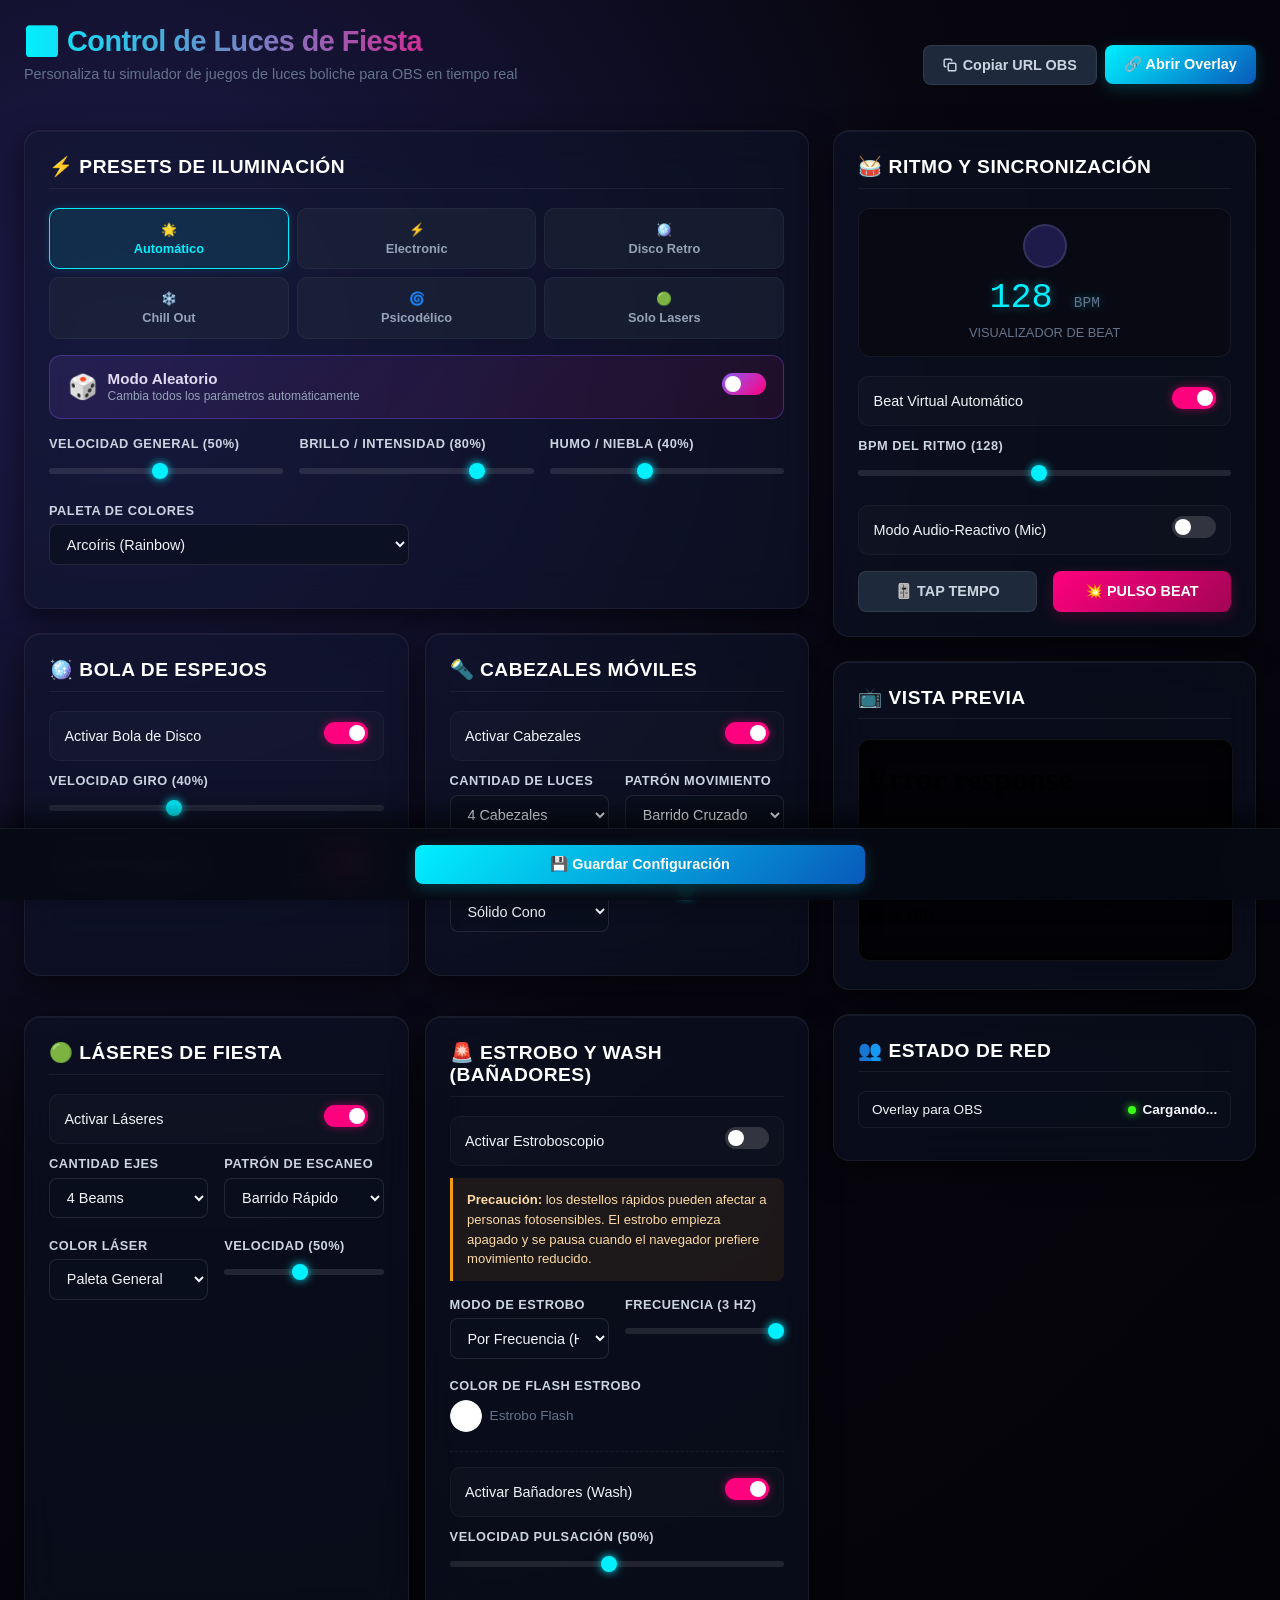
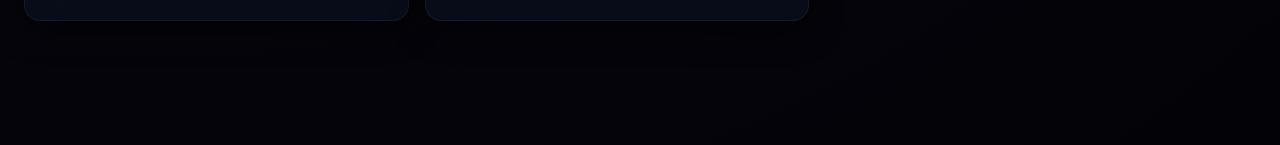
==== commit c478f492: "Respeta la preferencia de movimiento reducido" ====
--- a/cmd/cortex-go/web/lights/dashboard.html
+++ b/cmd/cortex-go/web/lights/dashboard.html
@@ -143,6 +143,15 @@
             }
         }
 
+        @media (prefers-reduced-motion: reduce) {
+            *, *::before, *::after {
+                scroll-behavior: auto !important;
+                animation-duration: 0.01ms !important;
+                animation-iteration-count: 1 !important;
+                transition-duration: 0.01ms !important;
+            }
+        }
+
         .form-group {
             margin-bottom: 1.2rem;
         }
@@ -725,7 +734,7 @@
                             <span class="slider-switch"></span>
                         </label>
                     </div>
-                    <p class="strobe-warning" role="note"><strong>Precaución:</strong> los destellos rápidos pueden afectar a personas fotosensibles. El estrobo empieza apagado; úsalo con cuidado y mantén una frecuencia baja cuando sea posible.</p>
+                    <p class="strobe-warning" role="note"><strong>Precaución:</strong> los destellos rápidos pueden afectar a personas fotosensibles. El estrobo empieza apagado y se pausa cuando el navegador prefiere movimiento reducido.</p>
                     <div class="grid-2">
                         <div class="form-group">
                             <label>Modo de Estrobo</label>
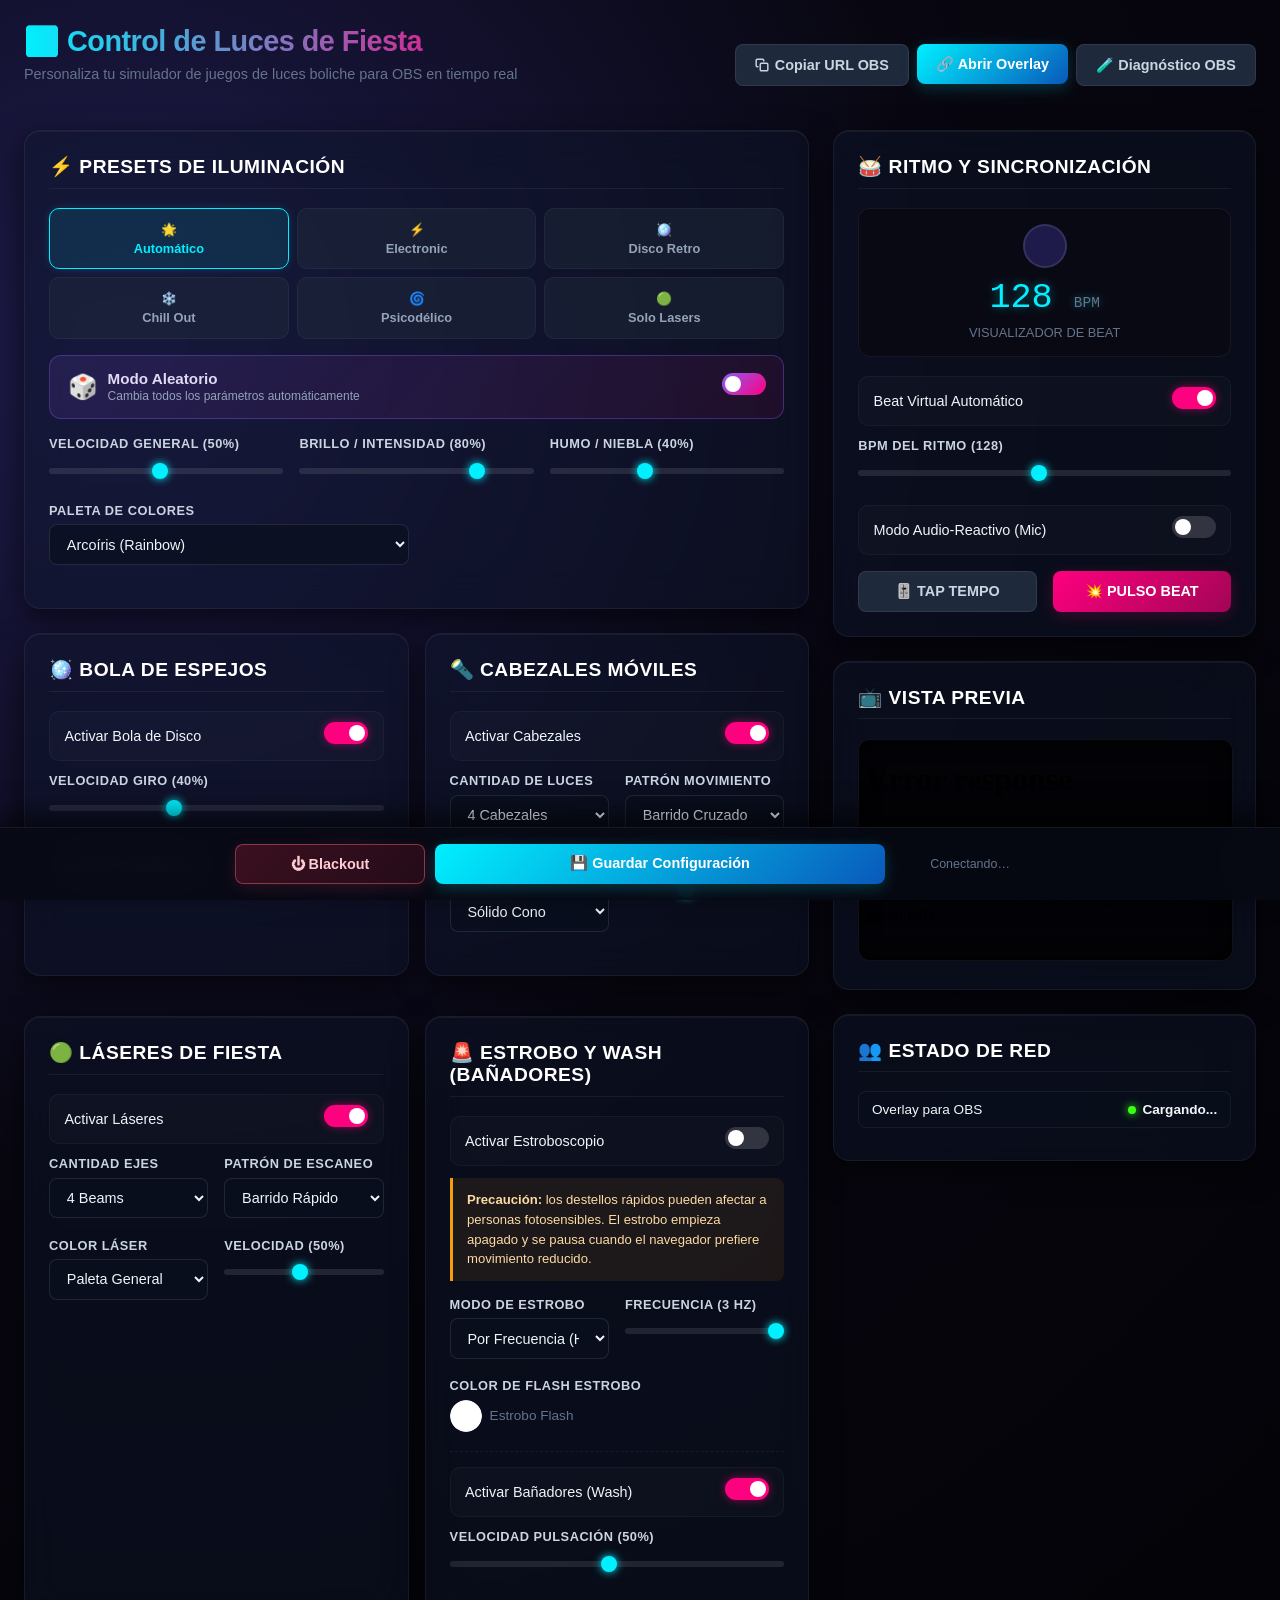
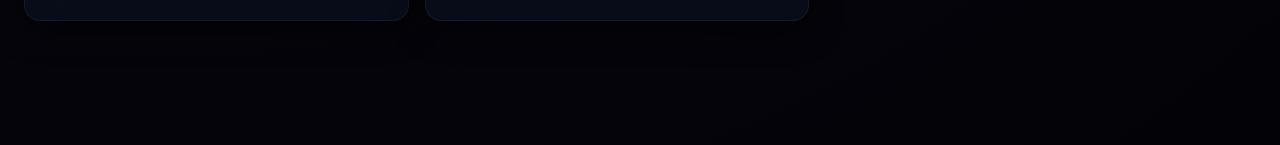
==== commit 70f0a69f: "Mejora guardado y control del módulo Luces" ====
--- a/cmd/cortex-go/web/lights/dashboard.html
+++ b/cmd/cortex-go/web/lights/dashboard.html
@@ -128,7 +128,7 @@
             }
             body {
                 padding-right: 0.85rem;
-                padding-bottom: calc(100px + env(safe-area-inset-bottom, 0px));
+                padding-bottom: calc(170px + env(safe-area-inset-bottom, 0px));
                 padding-left: 0.85rem;
             }
             .save-bar {
@@ -138,9 +138,11 @@
             .preset-btn,
             .btn-gray,
             .btn-neon,
-            .btn-pink {
+            .btn-pink,
+            .btn-danger {
                 min-height: 44px;
             }
+            .save-status { flex: 1 1 100%; }
         }
 
         @media (prefers-reduced-motion: reduce) {
@@ -467,12 +469,44 @@
             border-top: 1px solid var(--border-color);
             z-index: 100;
             display: flex;
+            align-items: center;
             justify-content: center;
+            gap: 10px;
+            flex-wrap: wrap;
             box-shadow: 0 -10px 30px rgba(0, 0, 0, 0.7);
         }
-        .save-bar button {
-            width: 100%;
+        .save-bar #save-btn {
+            width: auto;
+            flex: 1 1 260px;
             max-width: 450px;
+        }
+        .save-bar #blackout-btn {
+            width: auto;
+            flex: 0 1 190px;
+            min-width: 150px;
+        }
+        .save-status {
+            min-width: 150px;
+            color: var(--text-muted);
+            font-size: 0.78rem;
+            text-align: center;
+        }
+        .save-status[data-state="saved"] { color: var(--neon-green); }
+        .save-status[data-state="saving"] { color: #fbbf24; }
+        .save-status[data-state="preview"] { color: var(--neon-blue); }
+        .save-status[data-state="error"] { color: #fb7185; }
+        .btn-danger {
+            border: 1px solid rgba(251, 113, 133, 0.42);
+            background: linear-gradient(135deg, #3b1020, #240b18);
+            color: #fecdd3;
+            box-shadow: 0 4px 15px rgba(244, 63, 94, 0.15);
+        }
+        .btn-danger:hover { border-color: #fb7185; color: #fff1f2; }
+        .btn-danger[aria-pressed="true"] {
+            border-color: #fb7185;
+            background: linear-gradient(135deg, #be123c, #881337);
+            color: #fff;
+            box-shadow: 0 0 18px rgba(244, 63, 94, 0.35);
         }
     </style>
 </head>
@@ -490,6 +524,9 @@
             </button>
             <a href="/modules/luces/overlay" target="_blank" rel="noopener" style="text-decoration: none;">
                 <button class="btn-neon">🔗 Abrir Overlay</button>
+            </a>
+            <a href="/modules/luces/overlay?debug=1" target="_blank" rel="noopener" style="text-decoration: none;">
+                <button class="btn-gray">🧪 Diagnóstico OBS</button>
             </a>
         </div>
     </div>
@@ -851,25 +888,47 @@
 
     <!-- BOTON GUARDAR FIJO (FOOTER) -->
     <div class="save-bar">
-        <button id="save-btn" class="btn-neon">💾 Guardar Configuración</button>
+        <button id="blackout-btn" class="btn-danger" type="button" aria-pressed="false">⏻ Blackout</button>
+        <button id="save-btn" class="btn-neon" type="button">💾 Guardar Configuración</button>
+        <span id="save-status" class="save-status" data-state="ready" role="status" aria-live="polite">Conectando…</span>
     </div>
 
     <script src="/modules/luces/js/lights-bridge.js"></script>
     <script>
         let socket = null;
-        
-        // Debounce utility to prevent flooding server with slide changes
-        function debounce(func, delay) {
-            let timeout;
-            return function(...args) {
-                clearTimeout(timeout);
-                timeout = setTimeout(() => func.apply(this, args), delay);
-            };
-        }
-        
-        const debouncedUpdate = debounce(() => {
-            sendConfigUpdate();
-        }, 300);
+        let scheduledConfigPreview = null;
+        let latestSaveRevision = 0;
+        let latestPreviewRevision = 0;
+        let initialConfigReceived = false;
+        let pendingConfigCommit = false;
+
+        function setSaveStatus(state, text) {
+            const status = document.getElementById('save-status');
+            status.dataset.state = state;
+            status.textContent = text;
+        }
+
+        function scheduleConfigPreview() {
+            clearTimeout(scheduledConfigPreview);
+            pendingConfigCommit = true;
+            setSaveStatus('preview', 'Vista previa en vivo · se guarda al soltar');
+            scheduledConfigPreview = setTimeout(() => {
+                scheduledConfigPreview = null;
+                if (!socket) return;
+                const revision = ++latestPreviewRevision;
+                const saveRevision = latestSaveRevision;
+                socket.emit('previewConfig', getConfigFromForm())
+                    .then(result => {
+                        if (!result.skipped && revision === latestPreviewRevision && saveRevision === latestSaveRevision) {
+                            setSaveStatus('preview', 'Vista previa activa · falta guardar');
+                        }
+                    })
+                    .catch(error => {
+                        setSaveStatus('error', 'No se pudo actualizar la vista previa');
+                        console.error('Luces: no se pudo actualizar la vista previa', error);
+                    });
+            }, 100);
+        }
 
         // DOM elements cache
         const masterSpeed = document.getElementById('master-speed');
@@ -916,6 +975,7 @@
         const previewIframe = document.getElementById('preview-iframe');
         const copyObsBtn = document.getElementById('copy-obs-btn');
         const saveBtn = document.getElementById('save-btn');
+        const blackoutBtn = document.getElementById('blackout-btn');
         const tapBtn = document.getElementById('tap-btn');
         const pulseBtn = document.getElementById('pulse-btn');
         const randomMode = document.getElementById('random-mode');
@@ -1116,10 +1176,33 @@
 
         // Envía los cambios al servidor Go y los sincroniza con los overlays.
         function sendConfigUpdate() {
-            if (socket) {
-                const config = getConfigFromForm();
-                socket.emit('updateConfig', config);
-            }
+            clearTimeout(scheduledConfigPreview);
+            scheduledConfigPreview = null;
+            pendingConfigCommit = false;
+            if (!socket) {
+                setSaveStatus('error', 'Sin conexión con el servidor');
+                return Promise.resolve(false);
+            }
+            const revision = ++latestSaveRevision;
+            setSaveStatus('saving', 'Guardando configuración…');
+            return Promise.resolve(socket.emit('updateConfig', getConfigFromForm()))
+                .then(() => {
+                    if (revision === latestSaveRevision) setSaveStatus('saved', 'Configuración guardada');
+                    return true;
+                })
+                .catch((error) => {
+                    if (revision === latestSaveRevision) setSaveStatus('error', 'No se pudo guardar; revisa la conexión');
+                    console.error('Luces: no se pudo guardar la configuración', error);
+                    return false;
+                });
+        }
+
+        function updateBlackoutButton(active) {
+            blackoutBtn.setAttribute('aria-pressed', String(active));
+            blackoutBtn.textContent = active ? '↻ Reactivar luces' : '⏻ Blackout';
+            blackoutBtn.title = active
+                ? 'Restablece los efectos sin cambiar el preset guardado'
+                : 'Apaga temporalmente los efectos de todos los overlays conectados';
         }
 
         // Attach change listeners to all controls
@@ -1138,7 +1221,7 @@
             });
             input.addEventListener('input', () => {
                 updateLabelsAndWrappers();
-                debouncedUpdate();
+                scheduleConfigPreview();
             });
         });
 
@@ -1199,6 +1282,10 @@
         socket = io('', { query: { type: 'dashboard' } });
 
         socket.on('configUpdate', (config) => {
+            if (!initialConfigReceived) {
+                initialConfigReceived = true;
+                setSaveStatus('saved', 'Configuración sincronizada');
+            }
             const isEditing = document.activeElement &&
                               (document.activeElement.tagName === 'INPUT' ||
                                document.activeElement.tagName === 'SELECT');
@@ -1264,18 +1351,46 @@
             }
         });
 
+        socket.on('blackoutUpdate', (state) => {
+            updateBlackoutButton(Boolean(state.active));
+        });
+
+        socket.on('connect', () => {
+            if (latestSaveRevision === 0) setSaveStatus('saved', 'Conectado y sincronizado');
+        });
+
+        socket.on('disconnect', () => {
+            setSaveStatus('error', 'Sin conexión; reintentando…');
+        });
+
+        socket.on('connect_error', () => {
+            setSaveStatus('error', 'Conexión inestable; se reintentará');
+        });
+
         // Save Button Click
-        saveBtn.addEventListener('click', () => {
-            sendConfigUpdate();
-            const originalText = saveBtn.innerText;
-            saveBtn.innerText = '✨ ¡Configuración Guardada! ✨';
-            saveBtn.style.background = 'linear-gradient(135deg, #10b981 0%, #059669 100%)';
-            saveBtn.style.boxShadow = '0 0 15px rgba(16, 185, 129, 0.4)';
-            setTimeout(() => {
-                saveBtn.innerText = originalText;
-                saveBtn.style.background = '';
-                saveBtn.style.boxShadow = '';
-            }, 1800);
+        saveBtn.addEventListener('click', async () => {
+            saveBtn.disabled = true;
+            const saved = await sendConfigUpdate();
+            if (saved) {
+                const originalText = saveBtn.innerText;
+                saveBtn.innerText = '✓ Configuración guardada';
+                setTimeout(() => { saveBtn.innerText = originalText; }, 1400);
+            }
+            saveBtn.disabled = false;
+        });
+
+        blackoutBtn.addEventListener('click', async () => {
+            const active = blackoutBtn.getAttribute('aria-pressed') !== 'true';
+            blackoutBtn.disabled = true;
+            try {
+                const result = await socket.emit('blackout', { active });
+                updateBlackoutButton(Boolean(result.blackout));
+            } catch (error) {
+                setSaveStatus('error', 'No se pudo aplicar Blackout');
+                console.error('Luces: no se pudo cambiar Blackout', error);
+            } finally {
+                blackoutBtn.disabled = false;
+            }
         });
 
         // Copy OBS URL Action
@@ -1317,6 +1432,7 @@
         let randomTimer     = null;   // setInterval handle
         let randomCountdown = 0;      // seconds remaining
         let randomTick      = null;   // setInterval for countdown display
+        let randomPausedForVisibility = false;
 
         function pick(arr) {
             return arr[Math.floor(Math.random() * arr.length)];
@@ -1396,7 +1512,9 @@
         }
 
         function startRandomMode() {
-            clearInterval(randomTimer);
+            clearTimeout(randomTimer);
+            clearInterval(randomTick);
+            randomPausedForVisibility = false;
             randomCountdownBadge.style.display = 'inline-block';
 
             // Apply immediately on activation
@@ -1419,8 +1537,23 @@
             clearTimeout(randomTimer);
             clearInterval(randomTick);
             randomTimer = null;
+            randomTick = null;
+            randomPausedForVisibility = false;
             randomCountdownBadge.style.display = 'none';
         }
+
+        document.addEventListener('visibilitychange', () => {
+            if (document.hidden && randomMode.checked) {
+                clearTimeout(randomTimer);
+                clearInterval(randomTick);
+                randomTimer = null;
+                randomTick = null;
+                randomPausedForVisibility = true;
+            } else if (!document.hidden && randomPausedForVisibility && randomMode.checked) {
+                startRandomMode();
+            }
+            if (document.hidden && pendingConfigCommit) sendConfigUpdate();
+        });
 
         randomMode.addEventListener('change', () => {
             if (randomMode.checked) {
